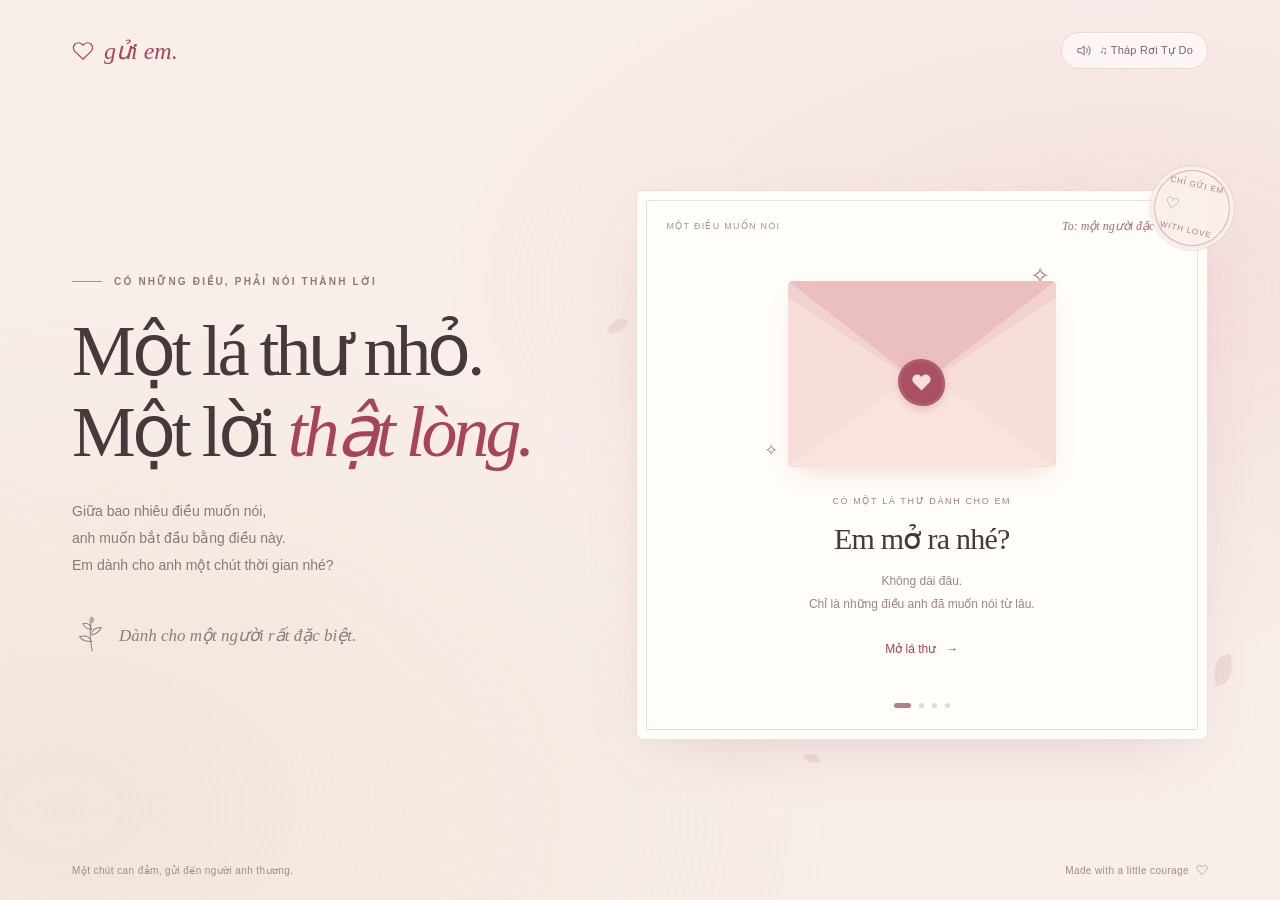
==== index.html @ 490a9019 "Replace demo music with official looping song player" ====
<!doctype html>
<html lang="vi">
<head>
  <meta charset="utf-8">
  <meta name="viewport" content="width=device-width, initial-scale=1, viewport-fit=cover">
  <meta name="theme-color" content="#f8eeea">
  <meta name="description" content="Một lá thư nhỏ, dành cho một người rất đặc biệt.">
  <title>Gửi em — Một điều muốn nói</title>
  <link rel="icon" href="data:image/svg+xml,%3Csvg xmlns='http://www.w3.org/2000/svg' viewBox='0 0 64 64'%3E%3Crect width='64' height='64' rx='16' fill='%23f8eeea'/%3E%3Cpath d='M32 49 12 29C0 14 22 4 32 21 42 4 64 14 52 29Z' fill='%23aa4b60'/%3E%3C/svg%3E">
  <style>
    :root { --paper:#fffdf9; --rose:#a84359; --rose-dark:#873448; --ink:#49383b; --muted:#8b7779; --line:#e7d7d2; --serif:Georgia,'Times New Roman',serif; }
    * { box-sizing:border-box; }
    [hidden] { display:none!important; }
    html { min-height:100%; background:#f8eeea; }
    body { margin:0; min-height:100svh; color:var(--ink); font-family:Arial,Helvetica,sans-serif; -webkit-font-smoothing:antialiased; }
    body::before { content:""; position:fixed; inset:0; pointer-events:none; z-index:-1; background:radial-gradient(ellipse at 88% 32%,#efc8cc69,transparent 43%),radial-gradient(ellipse at 5% 90%,#e6d8bd5c,transparent 45%); }
    button { font:inherit; cursor:pointer; -webkit-tap-highlight-color:transparent; }
    button:focus-visible,a:focus-visible { outline:3px solid #b46979; outline-offset:6px; }
    button:disabled { cursor:default; }
    button,svg { flex-shrink:0; }
    .page { width:min(1240px,100%); margin:auto; padding:32px 52px 24px; min-height:100svh; display:flex; flex-direction:column; }
    .topbar { display:flex; align-items:center; justify-content:space-between; gap:20px; }
    .brand { display:flex; align-items:center; gap:10px; font-family:var(--serif); font-size:24px; font-style:italic; color:var(--rose); }
    .brand svg { width:22px; height:22px; }
    .sound { display:flex; align-items:center; gap:8px; background:#fff9; border:1px solid #e9d9d3; border-radius:30px; color:#7e6569; padding:10px 14px; font-size:11px; letter-spacing:.02em; }
    .sound svg { width:15px; height:15px; }
    main { flex:1; display:grid; grid-template-columns:.94fr 1.06fr; align-items:center; gap:56px; padding:52px 0 48px; }
    .eyebrow { display:flex; align-items:center; gap:12px; font-size:10px; letter-spacing:.22em; font-weight:600; color:#96767a; text-transform:uppercase; }
    .eyebrow::before { content:""; width:30px; height:1px; background:#bc8993; }
    h1 { font-family:var(--serif); font-weight:400; font-size:clamp(54px,5.6vw,76px); line-height:1.13; letter-spacing:-.055em; margin:24px 0 25px; }
    h1 em { color:var(--rose); font-weight:400; }
    .intro { font-size:14px; line-height:1.95; max-width:337px; color:var(--muted); }
    .dedication { display:flex; align-items:center; gap:12px; margin-top:38px; font-family:var(--serif); font-style:italic; font-size:17px; color:#937a7e; }
    .dedication svg { width:35px; height:37px; transform:rotate(-12deg); }
    .experience { position:relative; }
    .card { position:relative; min-height:550px; background:var(--paper); border:1px solid #efdfd6; border-radius:7px; box-shadow:0 24px 65px -28px #9b686e40,0 3px 8px #70545505; display:flex; flex-direction:column; padding:28px 30px 25px; text-align:center; }
    .card::before { content:""; position:absolute; inset:9px; border:1px solid #eadfd5; pointer-events:none; border-radius:2px; }
    .card-header { position:relative; display:flex; justify-content:space-between; align-items:center; color:#a4928d; text-transform:uppercase; font-size:9px; letter-spacing:.14em; }
    .card-header span:last-child { color:#aa6978; font-family:var(--serif); font-size:12px; font-style:italic; text-transform:none; letter-spacing:0; }
    .screen { position:relative; flex:1; display:flex; flex-direction:column; align-items:center; justify-content:center; animation:appear .55s ease both; }
    .stamp { position:absolute; width:76px; height:76px; border:1px solid #c48b9699; border-radius:50%; top:-20px; right:-22px; transform:rotate(13deg); display:grid; place-content:center; gap:5px; font-size:8px; line-height:1.5; letter-spacing:.12em; color:#b57d87; background:#f9efeaee; z-index:2; box-shadow:0 0 0 4px #f9efea,0 0 0 5px #c48b962e; }
    .stamp b { font-size:16px; font-weight:400; }
    .envelope-button { display:block; width:268px; height:186px; padding:0; border:0; background:none; position:relative; margin:47px 0 29px; transition:transform .35s; }
    .envelope-button:hover { transform:translateY(-5px) rotate(-2deg); }
    .envelope { position:absolute; inset:0; background:#edc5c5; border-radius:5px; box-shadow:0 12px 24px -10px #a4686c40; overflow:hidden; }
    .note-peek { position:absolute; top:13px; left:28px; right:28px; height:116px; background:#fffaf4; border-radius:3px; transform:rotate(-5deg); }
    .note-peek::before { content:""; position:absolute; width:90px; height:1px; top:26px; left:30px; background:#d8bdb5; box-shadow:0 13px #e8d6cd,0 26px #e8d6cd; }
    .envelope::after { content:""; position:absolute; inset:0; background:#f2d2d0; clip-path:polygon(0 0,50% 53%,100% 0,100% 100%,0 100%); }
    .envelope-front { position:absolute; inset:0; z-index:1; background:#f7ded8; clip-path:polygon(0 100%,0 9%,50% 57%,100% 9%,100% 100%); }
    .envelope-front::before { content:""; position:absolute; inset:0; background:#f9e3dc; clip-path:polygon(0 100%,50% 48%,100% 100%); }
    .flap { position:absolute; inset:0; background:#eabfbe; clip-path:polygon(0 0,100% 0,50% 56%); z-index:2; }
    .seal { display:grid; place-items:center; width:47px; height:47px; position:absolute; z-index:3; top:78px; left:110px; border-radius:48% 52% 45% 53%; background:#a95064; color:#f9dedc; box-shadow:0 3px 7px #70334630,inset 0 0 0 3px #ffffff13; }
    .seal svg { width:21px; height:21px; }
    .envelope-spark { position:absolute; color:#bb7a89; font:24px var(--serif); animation:float 4s ease-in-out infinite; }
    .spark-one { top:-19px; right:6px; }
    .spark-two { bottom:6px; left:-24px; font-size:17px; animation-delay:-2s; }
    .little-label { color:#ab7b81; text-transform:uppercase; font-size:9px; letter-spacing:.18em; }
    h2 { font-family:var(--serif); font-size:30px; line-height:1.3; font-weight:400; margin:13px 0 12px; letter-spacing:-.025em; }
    .small-copy { font-size:12px; line-height:1.9; color:#9c8585; margin:0; }
    .text-button { border:0; background:none; color:var(--rose); font-size:12px; padding:13px 10px; margin:14px 0 10px; display:flex; align-items:center; justify-content:center; gap:10px; }
    .text-button .arrow { transition:transform .2s; }
    .text-button:hover .arrow { transform:translateX(4px); }
    .letter-screen { padding:28px 9px 16px; }
    .letter-heart { width:36px; height:36px; color:#b57583; margin:10px 0 17px; }
    .greeting { font:italic 30px var(--serif); color:var(--rose); margin:0 0 20px; }
    .letter-copy { font-size:14px; line-height:1.95; color:#816e70; margin:0 0 13px; max-width:320px; }
    .letter-copy strong { font-weight:400; color:var(--rose); }
    .signature { margin:11px 0 24px; font:italic 20px var(--serif); color:#976e78; }
    .primary { display:inline-flex; align-items:center; justify-content:center; gap:11px; border:1px solid var(--rose); border-radius:7px; background:var(--rose); color:#fff9f7; padding:14px 23px; font-size:13px; min-height:47px; box-shadow:0 6px 14px #a8435914; transition:background .2s,transform .2s; }
    .primary:hover { background:var(--rose-dark); transform:translateY(-2px); }
    .primary svg { width:15px; height:15px; }
    .question-screen { padding:33px 0 12px; }
    .flower-art { width:97px; height:101px; margin:0 0 16px; }
    .question-screen h2 { font-size:34px; max-width:320px; line-height:1.25; margin:15px 0 16px; }
    .answer-zone { width:100%; position:relative; min-height:94px; margin-top:26px; display:flex; align-items:flex-start; justify-content:center; gap:12px; }
    .yes { min-width:151px; }
    .no { min-width:107px; min-height:47px; background:#fffdf9; border:1px solid #decac6; border-radius:7px; padding:14px 18px; font-size:13px; color:#a88b8e; white-space:nowrap; touch-action:none; transition:box-shadow .15s; }
    .no:hover { box-shadow:0 3px 9px #8d646419; }
    .no.is-roaming { position:fixed; z-index:20; margin:0; }
    .tease { min-height:31px; max-width:305px; margin:0; color:#ab7f87; font-family:var(--serif); font-style:italic; font-size:14px; line-height:1.5; }
    .yes-heart { position:relative; height:116px; width:116px; margin:8px 0 15px; }
    .yes-heart::before { content:""; position:absolute; inset:0; border-radius:50%; background:#f7e7e7; animation:pulse 3s ease-in-out infinite; }
    .yes-heart svg { position:absolute; width:62px; height:62px; inset:27px; color:var(--rose); }
    .success-screen { padding:22px 0 16px; }
    .success-screen h2 { font-size:37px; max-width:320px; margin:15px 0 17px; }
    .success-copy { font-size:13px; line-height:1.9; color:#987e81; max-width:280px; margin:0 0 24px; }
    .success-tag { margin-top:17px; border:1px solid #e9d5d3; border-radius:30px; color:#9d6575; padding:8px 14px; font-size:10px; letter-spacing:.05em; background:#fbf3ee; }
    .success-screen .text-button { margin-top:13px; }
    .subtle-actions { display:flex; align-items:center; justify-content:center; gap:9px; flex-wrap:wrap; }
    .subtle-actions .text-button { font-size:10px; padding:9px 5px; margin-bottom:0; }
    .card-footer { display:flex; align-items:center; justify-content:center; gap:8px; min-height:17px; margin-top:18px; }
    .dot { width:5px; height:5px; background:#e5d5d1; border-radius:50%; transition:all .4s; }
    .dot.active { width:17px; border-radius:5px; background:#b77c89; }
    .page-footer { display:flex; align-items:center; justify-content:space-between; color:#a38b8d; font-size:10px; letter-spacing:.04em; gap:20px; padding-top:7px; }
    .footer-right { display:flex; align-items:center; gap:7px; }
    .footer-right svg { width:12px; height:12px; color:#b87b88; }
    .petal { position:absolute; width:13px; height:20px; border-radius:80% 0 80% 0; background:#dab0b24d; pointer-events:none; z-index:-1; }
    .petal-a { top:23%; left:-25px; transform:rotate(35deg); }
    .petal-b { bottom:10%; right:-25px; transform:rotate(170deg); width:20px; height:30px; }
    .petal-c { bottom:-26px; left:30%; transform:rotate(80deg); width:10px; height:15px; }
    #confetti { position:fixed; inset:0; width:100%; height:100%; pointer-events:none; z-index:30; }
    #love-rain { position:fixed; inset:0; width:100%; height:100%; pointer-events:none; z-index:25; }
    .toast { position:fixed; bottom:max(24px,env(safe-area-inset-bottom)); left:50%; transform:translateX(-50%); z-index:40; border:1px solid #e9d9d1; background:#fffdf9; box-shadow:0 8px 30px #76565820; color:#805762; border-radius:10px; font-size:12px; line-height:1.6; padding:12px 18px; max-width:calc(100vw - 32px); text-align:center; }
    .noscript { max-width:480px; margin:25vh auto; padding:30px; text-align:center; }
    @keyframes appear { from { opacity:0; transform:translateY(10px); } to { opacity:1; transform:translateY(0); } }
    @keyframes float { 0%,100% { transform:translateY(0) rotate(-8deg); } 50% { transform:translateY(-7px) rotate(5deg); } }
    @keyframes pulse { 0%,100% { transform:scale(.95); } 50% { transform:scale(1.05); } }
    @media (min-width:1500px) { .page { max-width:1330px; } main { gap:90px; } .card { min-height:590px; } }
    @media (max-width:900px) { .page { padding:27px 34px 22px; } main { gap:30px; } h1 { font-size:55px; } .card { padding:27px 23px 24px; } .envelope-button { width:245px; height:170px; } .seal { left:100px; top:70px; } .stamp { right:-14px; } }
    @media (max-width:680px) {
      .page { padding:22px 24px 24px; } .brand { font-size:23px; } .sound { font-size:10px; padding:9px 12px; }
      main { grid-template-columns:1fr; padding:45px 0 34px; gap:34px; } .hero { text-align:center; } .eyebrow { justify-content:center; font-size:9px; letter-spacing:.16em; } .eyebrow::before { width:22px; }
      h1 { font-size:49px; line-height:1.12; margin:18px 0; } .intro { max-width:300px; margin:auto; font-size:12px; line-height:1.85; } .dedication { display:none; }
      .experience { width:min(440px,100%); margin:auto; } .card { min-height:515px; padding:26px 23px 23px; } .stamp { width:65px; height:65px; font-size:7px; right:-10px; top:-16px; }
      .envelope-button { margin-top:40px; margin-bottom:25px; } .card-header { font-size:8px; } .letter-copy { font-size:13px; } .letter-screen { padding:26px 5px 9px; } .question-screen h2 { font-size:32px; }
      .page-footer { justify-content:center; font-size:9px; } .footer-right { display:none; } .petal-b { right:-13px; }
    }
    @media (max-width:360px) { .page { padding:20px 17px; } h1 { font-size:43px; } .card { padding:24px 18px; } .envelope-button { width:226px; height:158px; } .seal { left:91px; top:62px; } .yes { min-width:136px; } .no { min-width:96px; padding:14px; } .answer-zone { gap:9px; } }
    @media (prefers-reduced-motion:reduce) { *,*::before,*::after { animation:none!important; transition:none!important; scroll-behavior:auto!important; } }

    .music-player { position:fixed; z-index:100; right:16px; bottom:16px; width:min(368px,calc(100vw - 32px)); padding:12px; border:1px solid #e7d7d2; border-radius:14px; background:#fffdf9; box-shadow:0 14px 52px #49383b33; }
    .music-player[hidden] { display:none!important; }
    .music-player-header { display:flex; align-items:center; justify-content:space-between; gap:14px; margin-bottom:9px; color:#873448; font-size:13px; font-weight:600; }
    .music-player-close { border:0; background:#f7e6e8; color:#873448; border-radius:40px; font-size:17px; line-height:1; padding:6px 10px; cursor:pointer; }
    .music-player iframe { width:100%; aspect-ratio:16/9; min-height:200px; border:0; border-radius:8px; display:block; background:#241e20; }
    .music-player-note { color:#8b7779; font-size:11px; line-height:1.5; margin:8px 0 0; }
  </style>
</head>
<body>
  <svg xmlns="http://www.w3.org/2000/svg" style="position:absolute;width:0;height:0;overflow:hidden" aria-hidden="true">
    <symbol id="heart" viewBox="0 0 24 24"><path d="M20.8 4.6a5.5 5.5 0 0 0-7.8 0L12 5.7l-1.1-1.1a5.5 5.5 0 0 0-7.8 7.8L12 21l8.8-8.6a5.5 5.5 0 0 0 0-7.8Z" fill="currentColor"/></symbol>
    <symbol id="heart-line" viewBox="0 0 24 24"><path d="M20.8 4.6a5.5 5.5 0 0 0-7.8 0L12 5.7l-1.1-1.1a5.5 5.5 0 0 0-7.8 7.8L12 21l8.8-8.6a5.5 5.5 0 0 0 0-7.8Z" fill="none" stroke="currentColor" stroke-width="1.3"/></symbol>
    <symbol id="sprig" viewBox="0 0 40 48"><path d="M19 45c1-16 1-22 6-36M21 32c-11-1-14-9-14-9 10-1 14 5 14 9ZM23 24c10 0 14-7 14-7-10-2-14 3-14 7ZM24 17C15 14 15 7 15 7c8 0 10 6 9 10Z" fill="none" stroke="currentColor" stroke-width="1.3"/><path d="M24 10c-2-7 4-10 4-10 4 5 2 9-4 10Z" fill="currentColor" opacity=".6"/></symbol>
    <symbol id="sound-icon" viewBox="0 0 24 24"><path d="m3 9 5 0 5-4v14l-5-4H3Z" fill="none" stroke="currentColor" stroke-width="1.5" stroke-linejoin="round"/><path class="sound-waves" d="M17 8a6 6 0 0 1 0 8m3-11a10 10 0 0 1 0 14" fill="none" stroke="currentColor" stroke-width="1.5" stroke-linecap="round"/></symbol>
  </svg>
  <div class="page" id="page">
    <header class="topbar">
      <div class="brand"><svg aria-hidden="true"><use href="#heart-line"/></svg> gửi em.</div>
      <button class="sound" id="sound-button" type="button" aria-pressed="false" aria-label="Mở bài Tháp Rơi Tự Do"><svg aria-hidden="true"><use href="#sound-icon"/></svg><span id="sound-label">♫ Tháp Rơi Tự Do</span></button>
    </header>
    <main>
      <section class="hero" aria-label="Lời mở đầu">
        <div class="eyebrow">Có những điều, phải nói thành lời</div>
        <h1>Một lá thư nhỏ.<br>Một lời <em>thật lòng.</em></h1>
        <p class="intro">Giữa bao nhiêu điều muốn nói,<br>anh muốn bắt đầu bằng điều này.<br>Em dành cho anh một chút thời gian nhé?</p>
        <div class="dedication"><svg aria-hidden="true"><use href="#sprig"/></svg><span id="dedication">Dành cho một người rất đặc biệt.</span></div>
      </section>
      <section class="experience" aria-label="Lá thư dành cho em">
        <span class="petal petal-a"></span><span class="petal petal-b"></span><span class="petal petal-c"></span>
        <div class="stamp" aria-hidden="true"><span>CHỈ GỬI EM</span><b>♡</b><span>WITH LOVE</span></div>
        <div class="card">
          <div class="card-header"><span>Một điều muốn nói</span><span id="recipient-label">To: một người đặc biệt</span></div>
          <section class="screen" id="screen-envelope" aria-labelledby="envelope-title">
            <button class="envelope-button" id="open-envelope" aria-label="Mở lá thư" type="button">
              <span class="envelope"><span class="note-peek"></span><span class="envelope-front"></span><span class="flap"></span><span class="seal"><svg aria-hidden="true"><use href="#heart"/></svg></span></span>
              <span class="envelope-spark spark-one" aria-hidden="true">✧</span><span class="envelope-spark spark-two" aria-hidden="true">✧</span>
            </button>
            <div class="little-label">Có một lá thư dành cho em</div>
            <h2 id="envelope-title" tabindex="-1">Em mở ra nhé?</h2>
            <p class="small-copy">Không dài đâu.<br>Chỉ là những điều anh đã muốn nói từ lâu.</p>
            <button class="text-button" id="open-letter" type="button">Mở lá thư <span class="arrow" aria-hidden="true">→</span></button>
          </section>
          <section class="screen letter-screen" id="screen-letter" aria-labelledby="letter-title" hidden>
            <svg class="letter-heart" aria-hidden="true"><use href="#heart-line"/></svg>
            <h2 class="greeting" id="letter-title" tabindex="-1">Chào em,</h2>
            <p class="letter-copy" id="letter-paragraph-one">Anh đã nghĩ mãi về cách nói ra điều này.<br>Cuối cùng, anh chọn một lá thư nhỏ.</p>
            <p class="letter-copy" id="letter-paragraph-two">Vì có một điều anh biết rất rõ:<br><strong>anh thích em, nhiều hơn một chút rồi.</strong></p>
            <p class="letter-copy" id="letter-paragraph-three">Anh muốn được cùng em đi ăn, đi dạo,<br>và nghe em kể cả những chuyện nhỏ mỗi ngày.</p>
            <p class="signature" id="signature">Từ một người rất thích em ♡</p>
            <button class="primary" id="to-question" type="button">Anh có một câu hỏi… <span aria-hidden="true">→</span></button>
          </section>
          <section class="screen question-screen" id="screen-question" aria-labelledby="question-title" hidden>
            <svg class="flower-art" viewBox="0 0 110 116" fill="none" aria-hidden="true">
              <path d="M51 108c-2-17 2-35 7-59m-6 41C35 88 26 77 26 77c17-3 25 6 26 13Zm4-17c16-1 25-12 25-12-15-1-23 7-25 12Z" stroke="#8d9a7d" stroke-width="1.5" stroke-linecap="round"/>
              <path d="M58 53C35 48 25 29 37 23c-2-16 17-22 24-9 14-9 29 4 21 15 12 12-2 29-24 24Z" fill="#efd0d1" stroke="#c58898" stroke-width="1.1"/>
              <path d="M37 23c7 2 13 10 21 30m3-39c-6 7-6 20-3 39m24-24c-12 1-19 12-24 24" stroke="#c58898" stroke-width="1.1"/>
              <path d="m56 56-8-9m8 9 11-9" stroke="#8d9a7d" stroke-width="1.5" stroke-linecap="round"/>
              <path d="m22 45 2 4 4 1-4 2-1 4-2-4-4-1 4-2Z" fill="#d1a2a8"/><path d="m91 78 1.5 3 3.5 1-3.5 1.5L91 87l-1-3.5-3-1.5 3-1Z" fill="#d1a2a8"/>
            </svg>
            <div class="little-label">Vậy nên, anh muốn hỏi…</div>
            <h2 id="question-title" tabindex="-1">Em làm người yêu<br>anh nhé?</h2>
            <p class="small-copy">Cho anh một cơ hội được ở bên em.</p>
            <div class="answer-zone" id="answer-zone">
              <button class="primary yes" id="yes-button" type="button">Em đồng ý <svg aria-hidden="true"><use href="#heart"/></svg></button>
              <button class="no" id="no-button" type="button" aria-describedby="tease">Không</button>
            </div>
            <p class="tease" id="tease" role="status" aria-live="polite">Hình như nút “Không” hơi nhút nhát…</p>
          </section>
          <section class="screen success-screen" id="screen-success" aria-labelledby="success-title" hidden>
            <div class="yes-heart"><svg aria-hidden="true"><use href="#heart"/></svg></div>
            <div class="little-label">Một khởi đầu thật đẹp</div>
            <h2 id="success-title" tabindex="-1">Vậy là…<br>chúng mình nhé!</h2>
            <p class="success-copy">Cảm ơn em đã đồng ý.<br>Những ngày bình thường sắp tới,<br>anh muốn được cùng em làm chúng đặc biệt hơn.</p>
            <button class="primary" id="share-button" type="button">Gửi anh lời đồng ý <svg aria-hidden="true"><use href="#heart-line"/></svg></button>
            <div class="success-tag" id="success-date"></div>
            <div class="subtle-actions"><button class="text-button" id="replay-button" type="button">Đọc lại lá thư <span aria-hidden="true">↺</span></button><button class="text-button" id="rain-toggle" type="button" aria-pressed="false">Tạm dừng mưa chữ <span aria-hidden="true">Ⅱ</span></button></div>
          </section>
          <div class="card-footer" id="progress" aria-label="Trang 1 trên 4"><span class="dot active"></span><span class="dot"></span><span class="dot"></span><span class="dot"></span></div>
        </div>
      </section>
    </main>
    <footer class="page-footer"><span>Một chút can đảm, gửi đến người anh thương.</span><span class="footer-right">Made with a little courage <svg aria-hidden="true"><use href="#heart-line"/></svg></span></footer>
  </div>
  <canvas id="love-rain" aria-hidden="true"></canvas>
  <canvas id="confetti" aria-hidden="true"></canvas>
  <section class="music-player" id="music-player" aria-label="Trình phát Tháp Rơi Tự Do" hidden>
    <div class="music-player-header"><span>♫ Tháp Rơi Tự Do · LBI Lợi Bỉ</span><button type="button" id="music-close" class="music-player-close" aria-label="Đóng nhạc">×</button></div>
    <iframe id="music-iframe" title="Tháp Rơi Tự Do, video chính thức từ Sony Music China" allow="autoplay; encrypted-media; picture-in-picture" referrerpolicy="strict-origin-when-cross-origin" data-src="https://www.youtube.com/embed/HegSBovl24I?autoplay=1&amp;loop=1&amp;playlist=HegSBovl24I&amp;playsinline=1&amp;rel=0" allowfullscreen></iframe>
    <p class="music-player-note">Bản chính thức từ Sony Music China. Nếu nhạc chưa tự chạy, bấm Play trên video. Khi phát xong, video sẽ tự lặp.</p>
  </section>
  <div class="toast" id="toast" role="status" hidden></div>
  <noscript><style>.page{display:none}</style><p class="noscript">Anh thích em. Em làm người yêu anh nhé? ♡<br><br>Bật JavaScript để mở lá thư đầy đủ.</p></noscript>
  <script>
    'use strict';
    // Đổi nội dung tại đây. Không cần cài thư viện hay máy chủ.
    const CONFIG = {
      recipient: '', // Ví dụ: 'Linh'
      sender: '',    // Ví dụ: 'Bảo'
      question: 'Em làm người yêu anh nhé?',
      shareText: 'Em đồng ý làm người yêu anh rồi nhé! ♡',
      loveMessages: [
        'Anh yêu em',
        'Gbao là của Manh',
        'Manh yêu Gbao nhiều lắm',
        "You're My Muse",
      ],
    };

    const $ = (id) => document.getElementById(id);
    const screenNames = ['envelope', 'letter', 'question', 'success'];
    const reduceMotion = window.matchMedia('(prefers-reduced-motion: reduce)');
    let currentScreen = 'envelope';
    let escapeCount = 0;
    let lastEscape = 0;
    let confettiFrame = 0;
    let toastTimer = 0;
    const noButton = $('no-button');

    // Chỉ dùng textContent để tên riêng luôn được coi là văn bản.
    if (CONFIG.recipient) {
      $('recipient-label').textContent = 'To: ' + CONFIG.recipient;
      $('letter-title').textContent = 'Chào ' + CONFIG.recipient + ',';
      $('dedication').textContent = 'Dành riêng cho ' + CONFIG.recipient + '.';
    }
    if (CONFIG.sender) $('signature').textContent = 'Thương em, ' + CONFIG.sender + ' ♡';
    if (CONFIG.question !== 'Em làm người yêu anh nhé?') $('question-title').textContent = CONFIG.question;

    function resetNoButton() {
      $('answer-zone').append(noButton);
      noButton.classList.remove('is-roaming');
      noButton.style.removeProperty('left');
      noButton.style.removeProperty('top');
      noButton.hidden = false;
      escapeCount = 0;
      lastEscape = 0;
      $('tease').textContent = 'Hình như nút “Không” hơi nhút nhát…';
    }

    function showScreen(name) {
      if (!screenNames.includes(name)) return;
      if (name !== 'question') resetNoButton();
      if (name !== 'success') stopLoveRain();
      currentScreen = name;
      screenNames.forEach((screen) => { $('screen-' + screen).hidden = screen !== name; });
      const step = screenNames.indexOf(name);
      [...$('progress').children].forEach((dot, i) => dot.classList.toggle('active', i === step));
      $('progress').setAttribute('aria-label', 'Trang ' + (step + 1) + ' trên 4');
      // Đặt tiêu điểm vào nội dung mới để dùng được bằng bàn phím và trình đọc màn hình.
      const heading = $('screen-' + name).querySelector('h2');
      heading.focus({ preventScroll: true });
    }

    $('open-envelope').addEventListener('click', () => showScreen('letter'));
    $('open-letter').addEventListener('click', () => showScreen('letter'));
    $('to-question').addEventListener('click', () => showScreen('question'));

    function intersects(a, b, gap = 0) {
      return a.x < b.x + b.width + gap && a.x + a.width + gap > b.x &&
        a.y < b.y + b.height + gap && a.y + a.height + gap > b.y;
    }

    // Chọn vị trí trong màn hình, tránh nút Đồng ý, nhạc và vị trí con trỏ.
    // Có tìm kiếm theo lưới dự phòng để không phụ thuộc may rủi trên màn hình nhỏ.
    function findEscapePosition(width, height, pointerX, pointerY) {
      const viewport = window.visualViewport;
      const viewportWidth = viewport ? viewport.width : window.innerWidth;
      const viewportHeight = viewport ? viewport.height : window.innerHeight;
      const offsetX = viewport ? viewport.offsetLeft : 0;
      const offsetY = viewport ? viewport.offsetTop : 0;
      const margin = 16;
      const minX = offsetX + margin;
      const minY = offsetY + margin;
      const maxX = Math.max(minX, offsetX + viewportWidth - width - margin);
      const maxY = Math.max(minY, offsetY + viewportHeight - height - margin);
      const old = noButton.getBoundingClientRect();
      const blocked = [$('yes-button'), $('sound-button')].map((el) => {
        const r = el.getBoundingClientRect();
        return { x:r.left, y:r.top, width:r.width, height:r.height };
      });
      const candidates = [];
      for (let i = 0; i < 65; i++) candidates.push({ x:minX + Math.random() * (maxX - minX), y:minY + Math.random() * (maxY - minY) });
      for (let ix = 0; ix < 7; ix++) for (let iy = 0; iy < 9; iy++) candidates.push({ x:minX + (maxX - minX) * ix / 6, y:minY + (maxY - minY) * iy / 8 });
      let best = candidates[0];
      let bestScore = -Infinity;
      for (const candidate of candidates) {
        const rect = { ...candidate, width, height };
        const centerX = candidate.x + width / 2;
        const centerY = candidate.y + height / 2;
        const pointerDistance = Math.hypot(centerX - pointerX, centerY - pointerY);
        const moveDistance = Math.hypot(candidate.x - old.left, candidate.y - old.top);
        const collision = blocked.some((block) => intersects(rect, block, 18));
        const score = pointerDistance + Math.min(moveDistance, 180) * .4 - (collision ? 100000 : 0);
        if (score > bestScore) { best = candidate; bestScore = score; }
      }
      return best;
    }

    function escapeNo(event) {
      if (currentScreen !== 'question') return;
      if (event.cancelable) event.preventDefault();
      event.stopPropagation();
      const now = performance.now();
      if (now - lastEscape < 110) return;
      lastEscape = now;
      const rect = noButton.getBoundingClientRect();
      const pointX = Number.isFinite(event.clientX) ? event.clientX : rect.left + rect.width / 2;
      const pointY = Number.isFinite(event.clientY) ? event.clientY : rect.top + rect.height / 2;
      const position = findEscapePosition(rect.width, rect.height, pointX, pointY);
      // Đưa nút ra ngoài khung có animation để fixed luôn bám màn hình.
      if (noButton.parentElement !== document.body) document.body.append(noButton);
      noButton.classList.add('is-roaming');
      noButton.style.left = position.x + 'px';
      noButton.style.top = position.y + 'px';
      escapeCount++;
      const messages = [
        'Ơ, nút “Không” vừa chạy mất rồi…',
        'Đừng đuổi nữa, nó ngại đấy :))',
        'Anh cũng hồi hộp như cái nút này vậy.',
        'Một cái nút rất kiên trì chạy trốn…',
        'Hay mình thử nút màu hồng xem sao? ♡',
      ];
      $('tease').textContent = messages[(escapeCount - 1) % messages.length];
    }
    // Pointer Events xử lý chuột, bút và cảm ứng. Click là dự phòng cho bàn phím.
    noButton.addEventListener('pointerenter', (event) => { if (event.pointerType !== 'touch') escapeNo(event); });
    noButton.addEventListener('pointerdown', escapeNo);
    noButton.addEventListener('click', escapeNo);
    noButton.addEventListener('keydown', (event) => { if (event.key === 'Enter' || event.key === ' ') escapeNo(event); });

    function keepNoInView() {
      if (!noButton.classList.contains('is-roaming') || currentScreen !== 'question') return;
      const r = noButton.getBoundingClientRect();
      const position = findEscapePosition(r.width, r.height, r.left, r.top);
      noButton.style.left = position.x + 'px';
      noButton.style.top = position.y + 'px';
    }
    window.addEventListener('resize', keepNoInView);
    if (window.visualViewport) window.visualViewport.addEventListener('resize', keepNoInView);

    $('yes-button').addEventListener('click', () => {
      const date = new Intl.DateTimeFormat('vi-VN', { day:'2-digit', month:'2-digit', year:'numeric' }).format(new Date());
      $('success-date').textContent = 'Ngày chúng mình bắt đầu · ' + date;
      showScreen('success');
      celebrate();
      rainPaused = false;
      updateRainLabel();
      startLoveRain();
    });
    $('replay-button').addEventListener('click', () => { stopConfetti(); showScreen('envelope'); });

    function toast(message) {
      clearTimeout(toastTimer);
      $('toast').textContent = message;
      $('toast').hidden = false;
      toastTimer = setTimeout(() => { $('toast').hidden = true; }, 4300);
    }
    $('share-button').addEventListener('click', async () => {
      const message = CONFIG.shareText;
      if (navigator.share) {
        try { await navigator.share({ text:message }); return; }
        catch (error) { if (error.name === 'AbortError') return; }
      }
      try {
        if (!navigator.clipboard || !window.isSecureContext) throw new Error('Clipboard unavailable');
        await navigator.clipboard.writeText(message);
        toast('Đã chép lời đồng ý. Em dán vào tin nhắn gửi anh nhé! ♡');
      } catch (_) {
        toast('Em chụp màn hình này gửi anh nhé! ♡');
      }
    });

    function stopConfetti() {
      cancelAnimationFrame(confettiFrame);
      confettiFrame = 0;
      const canvas = $('confetti');
      canvas.getContext('2d')?.clearRect(0, 0, canvas.width, canvas.height);
    }
    function celebrate() {
      stopConfetti();
      if (reduceMotion.matches) return;
      const canvas = $('confetti');
      const ctx = canvas.getContext('2d');
      if (!ctx) return;
      const width = innerWidth;
      const height = innerHeight;
      const scale = Math.min(devicePixelRatio || 1, 2);
      canvas.width = width * scale;
      canvas.height = height * scale;
      ctx.setTransform(scale, 0, 0, scale, 0, 0);
      const colors = ['#a84359', '#d39b9e', '#dfbe91', '#c9c7ab', '#edccc4'];
      const pieces = Array.from({ length:100 }, () => ({ x:width / 2, y:height * .48, vx:(Math.random() - .5) * 12, vy:-3 - Math.random() * 12, size:3 + Math.random() * 5, angle:Math.random() * 6.3, spin:(Math.random() - .5) * .2, color:colors[Math.floor(Math.random() * colors.length)] }));
      let start = 0;
      let previous = 0;
      function frame(time) {
        if (!start) start = time;
        const delta = Math.min((time - (previous || time)) / 16.67, 2) || 1;
        previous = time;
        ctx.clearRect(0, 0, width, height);
        ctx.globalAlpha = Math.min(1, Math.max(0, (4300 - (time - start)) / 900));
        for (const piece of pieces) {
          piece.x += piece.vx * delta;
          piece.y += piece.vy * delta;
          piece.vy += .12 * delta;
          piece.angle += piece.spin * delta;
          ctx.save();
          ctx.translate(piece.x, piece.y);
          ctx.rotate(piece.angle);
          ctx.fillStyle = piece.color;
          ctx.fillRect(-piece.size / 2, -piece.size / 2, piece.size, piece.size * 1.7);
          ctx.restore();
        }
        if (time - start < 4300) confettiFrame = requestAnimationFrame(frame);
        else stopConfetti();
      }
      confettiFrame = requestAnimationFrame(frame);
    }

    // Mưa chữ: vẽ bằng canvas để số phần tử DOM không tăng theo thời gian.
    let rainFrame = 0;
    let rainPaused = false;
    let rainPieces = [];
    let rainWidth = 0;
    let rainHeight = 0;
    let rainPrevious = 0;
    const rainCanvas = $('love-rain');
    const rainContext = rainCanvas.getContext('2d');
    function prepareLoveRain() {
      if (!rainContext) return;
      rainWidth = innerWidth;
      rainHeight = innerHeight;
      const scale = Math.min(devicePixelRatio || 1, 2);
      rainCanvas.width = rainWidth * scale;
      rainCanvas.height = rainHeight * scale;
      rainContext.setTransform(scale, 0, 0, scale, 0, 0);
      const messages = CONFIG.loveMessages.filter(text => typeof text === 'string' && text.length);
      if (!messages.length) { rainPieces = []; return; }
      const count = rainWidth < 680 ? 15 : 29;
      rainPieces = Array.from({ length:count }, (_, i) => {
        const size = rainWidth < 680 ? 13 + Math.random() * 5 : 16 + Math.random() * 8;
        const text = messages[i % messages.length];
        rainContext.font = 'italic ' + size + 'px Georgia, serif';
        const textWidth = rainContext.measureText(text).width;
        return {
          text, size, textWidth,
          x:10 + Math.random() * Math.max(0, rainWidth - textWidth - 20),
          y:(i / count) * (rainHeight + 250) - 180,
          speed:26 + Math.random() * 31,
          sway:4 + Math.random() * 8,
          phase:Math.random() * Math.PI * 2,
          opacity:.42 + Math.random() * .25,
        };
      });
    }
    function drawLoveRain(time, animate) {
      if (!rainContext) return;
      const delta = rainPrevious ? Math.min((time - rainPrevious) / 1000, .05) : 0;
      rainPrevious = time;
      rainContext.clearRect(0, 0, rainWidth, rainHeight);
      // Giảm độ đậm khi chữ đi ngang lời nhắn chính để vẫn đọc được nội dung.
      const reading = $('screen-success').getBoundingClientRect();
      for (const piece of rainPieces) {
        if (animate) piece.y += piece.speed * delta;
        if (piece.y > rainHeight + 35) {
          piece.y = -35 - Math.random() * 130;
          piece.x = 10 + Math.random() * Math.max(0, rainWidth - piece.textWidth - 20);
        }
        const x = Math.max(6, Math.min(rainWidth - piece.textWidth - 6, piece.x + Math.sin(time / 2500 + piece.phase) * piece.sway));
        const behindReading = piece.y > reading.top && piece.y < reading.bottom && x + piece.textWidth > reading.left && x < reading.right;
        rainContext.fillStyle = '#e5a8bd';
        rainContext.globalAlpha = piece.opacity * (behindReading ? .25 : 1);
        rainContext.font = 'italic ' + piece.size + 'px Georgia, serif';
        rainContext.fillText(piece.text, x, piece.y);
      }
      rainContext.globalAlpha = 1;
    }
    function rainTick(time) {
      rainFrame = 0;
      if (currentScreen !== 'success' || rainPaused || document.hidden || reduceMotion.matches) return;
      drawLoveRain(time, true);
      rainFrame = requestAnimationFrame(rainTick);
    }
    function startLoveRain() {
      if (!rainContext || currentScreen !== 'success') return;
      cancelAnimationFrame(rainFrame);
      rainPrevious = 0;
      prepareLoveRain();
      drawLoveRain(performance.now(), false);
      if (!rainPaused && !reduceMotion.matches && !document.hidden) rainFrame = requestAnimationFrame(rainTick);
    }
    function stopLoveRain() {
      cancelAnimationFrame(rainFrame);
      rainFrame = 0;
      rainPrevious = 0;
      rainContext?.clearRect(0, 0, rainWidth, rainHeight);
    }
    function updateRainLabel() {
      $('rain-toggle').textContent = rainPaused ? 'Cho chữ rơi tiếp ♡' : 'Tạm dừng mưa chữ Ⅱ';
      $('rain-toggle').setAttribute('aria-pressed', String(rainPaused));
      $('rain-toggle').hidden = reduceMotion.matches;
    }
    $('rain-toggle').addEventListener('click', () => {
      rainPaused = !rainPaused;
      updateRainLabel();
      if (rainPaused) { cancelAnimationFrame(rainFrame); rainFrame = 0; }
      else { rainPrevious = 0; rainFrame = requestAnimationFrame(rainTick); }
    });
    window.addEventListener('resize', () => { if (currentScreen === 'success') startLoveRain(); });

    // Trình phát chính thức do YouTube cung cấp, không sao chép bản ghi âm.
    let musicOn = false;
    const musicPlayer = $('music-player');
    const musicIframe = $('music-iframe');
    function updateMusicLabel() {
      $('sound-button').setAttribute('aria-pressed', String(musicOn));
      $('sound-button').setAttribute('aria-label', musicOn ? 'Đóng trình phát Tháp Rơi Tự Do' : 'Mở bài Tháp Rơi Tự Do');
      $('sound-label').textContent = musicOn ? 'Đóng trình phát ♫' : '♫ Tháp Rơi Tự Do';
    }
    function stopMusic() {
      musicOn = false;
      musicPlayer.hidden = true;
      musicIframe.removeAttribute('src');
      updateMusicLabel();
    }
    $('sound-button').addEventListener('click', () => {
      if (musicOn) { stopMusic(); return; }
      musicOn = true;
      musicPlayer.hidden = false;
      musicIframe.src = musicIframe.dataset.src.replaceAll('&amp;', '&');
      updateMusicLabel();
    });
    $('music-close').addEventListener('click', stopMusic);
    updateMusicLabel();
    document.addEventListener('visibilitychange', () => {
      if (document.hidden) { stopConfetti(); cancelAnimationFrame(rainFrame); rainFrame = 0; }
      else if (currentScreen === 'success' && !rainPaused) { rainPrevious = 0; if (!reduceMotion.matches) rainFrame = requestAnimationFrame(rainTick); }
    });
    reduceMotion.addEventListener?.('change', () => {
      if (reduceMotion.matches) stopConfetti();
      updateRainLabel();
      if (currentScreen === 'success') startLoveRain();
    });
  </script>
</body>
</html>
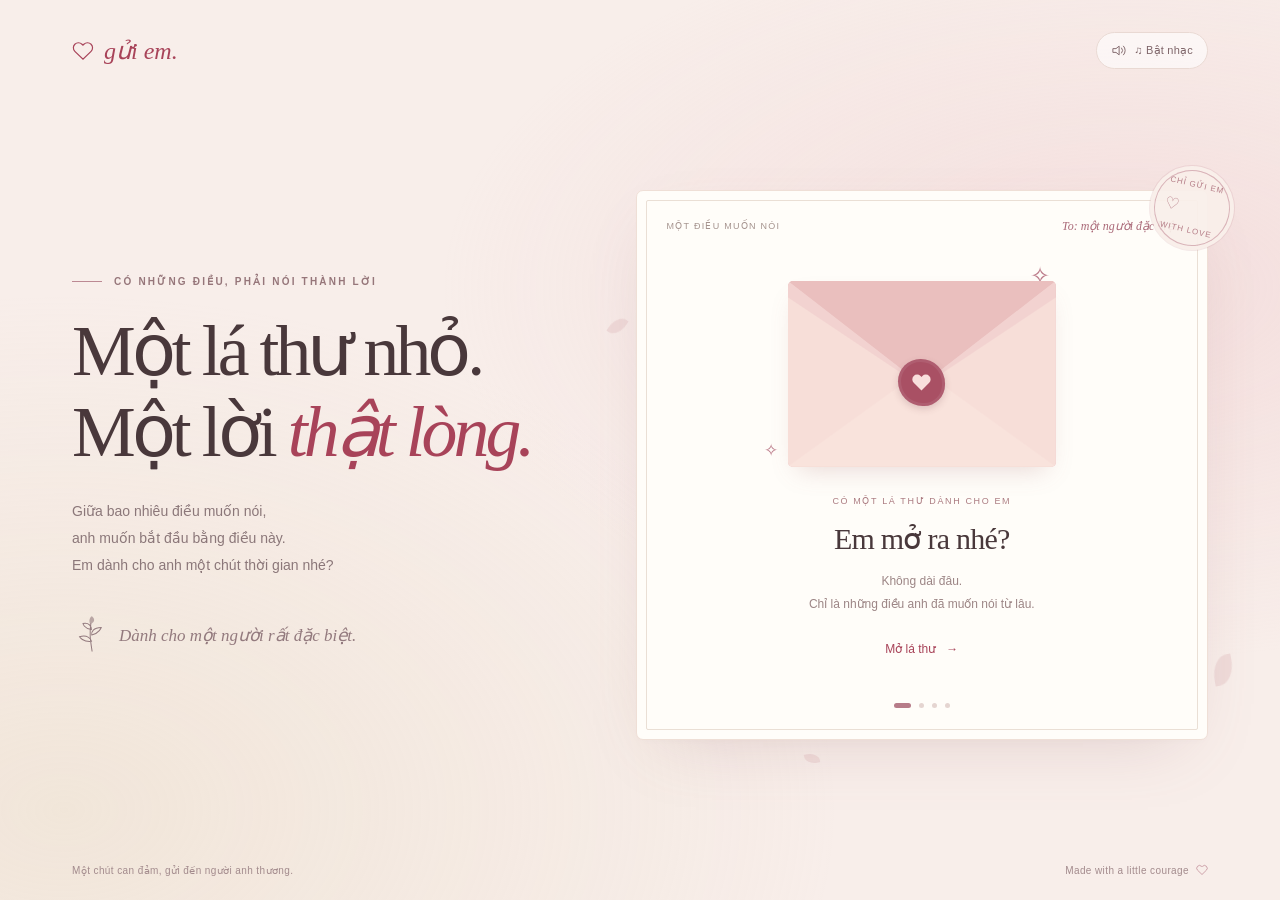
==== commit b879cbcf: "Remove intrusive video overlay and implement compact looping MP3 player" ====
--- a/index.html
+++ b/index.html
@@ -118,12 +118,6 @@
     @media (max-width:360px) { .page { padding:20px 17px; } h1 { font-size:43px; } .card { padding:24px 18px; } .envelope-button { width:226px; height:158px; } .seal { left:91px; top:62px; } .yes { min-width:136px; } .no { min-width:96px; padding:14px; } .answer-zone { gap:9px; } }
     @media (prefers-reduced-motion:reduce) { *,*::before,*::after { animation:none!important; transition:none!important; scroll-behavior:auto!important; } }
 
-    .music-player { position:fixed; z-index:100; right:16px; bottom:16px; width:min(368px,calc(100vw - 32px)); padding:12px; border:1px solid #e7d7d2; border-radius:14px; background:#fffdf9; box-shadow:0 14px 52px #49383b33; }
-    .music-player[hidden] { display:none!important; }
-    .music-player-header { display:flex; align-items:center; justify-content:space-between; gap:14px; margin-bottom:9px; color:#873448; font-size:13px; font-weight:600; }
-    .music-player-close { border:0; background:#f7e6e8; color:#873448; border-radius:40px; font-size:17px; line-height:1; padding:6px 10px; cursor:pointer; }
-    .music-player iframe { width:100%; aspect-ratio:16/9; min-height:200px; border:0; border-radius:8px; display:block; background:#241e20; }
-    .music-player-note { color:#8b7779; font-size:11px; line-height:1.5; margin:8px 0 0; }
   </style>
 </head>
 <body>
@@ -136,7 +130,7 @@
   <div class="page" id="page">
     <header class="topbar">
       <div class="brand"><svg aria-hidden="true"><use href="#heart-line"/></svg> gửi em.</div>
-      <button class="sound" id="sound-button" type="button" aria-pressed="false" aria-label="Mở bài Tháp Rơi Tự Do"><svg aria-hidden="true"><use href="#sound-icon"/></svg><span id="sound-label">♫ Tháp Rơi Tự Do</span></button>
+      <button class="sound" id="sound-button" type="button" aria-pressed="false" aria-label="Bật nhạc nền"><svg aria-hidden="true"><use href="#sound-icon"/></svg><span id="sound-label">♫ Bật nhạc</span></button>
     </header>
     <main>
       <section class="hero" aria-label="Lời mở đầu">
@@ -203,11 +197,7 @@
   </div>
   <canvas id="love-rain" aria-hidden="true"></canvas>
   <canvas id="confetti" aria-hidden="true"></canvas>
-  <section class="music-player" id="music-player" aria-label="Trình phát Tháp Rơi Tự Do" hidden>
-    <div class="music-player-header"><span>♫ Tháp Rơi Tự Do · LBI Lợi Bỉ</span><button type="button" id="music-close" class="music-player-close" aria-label="Đóng nhạc">×</button></div>
-    <iframe id="music-iframe" title="Tháp Rơi Tự Do, video chính thức từ Sony Music China" allow="autoplay; encrypted-media; picture-in-picture" referrerpolicy="strict-origin-when-cross-origin" data-src="https://www.youtube.com/embed/HegSBovl24I?autoplay=1&amp;loop=1&amp;playlist=HegSBovl24I&amp;playsinline=1&amp;rel=0" allowfullscreen></iframe>
-    <p class="music-player-note">Bản chính thức từ Sony Music China. Nếu nhạc chưa tự chạy, bấm Play trên video. Khi phát xong, video sẽ tự lặp.</p>
-  </section>
+  <audio id="background-track" src="./nhac.mp3" preload="metadata" loop playsinline></audio>
   <div class="toast" id="toast" role="status" hidden></div>
   <noscript><style>.page{display:none}</style><p class="noscript">Anh thích em. Em làm người yêu anh nhé? ♡<br><br>Bật JavaScript để mở lá thư đầy đủ.</p></noscript>
   <script>
@@ -526,30 +516,42 @@
     });
     window.addEventListener('resize', () => { if (currentScreen === 'success') startLoveRain(); });
 
-    // Trình phát chính thức do YouTube cung cấp, không sao chép bản ghi âm.
-    let musicOn = false;
-    const musicPlayer = $('music-player');
-    const musicIframe = $('music-iframe');
+    // Nhạc nền bằng HTMLAudioElement: chỉ có nút nhỏ trên thanh đầu trang, không có video.
+    // Để phát trên trang công khai, đặt tệp âm thanh được phép phân phối tên "nhac.mp3"
+    // ở thư mục gốc của repository.
+    const backgroundTrack = $('background-track');
+    const musicButton = $('sound-button');
+    const musicLabel = $('sound-label');
+    backgroundTrack.volume = 0.6;
     function updateMusicLabel() {
-      $('sound-button').setAttribute('aria-pressed', String(musicOn));
-      $('sound-button').setAttribute('aria-label', musicOn ? 'Đóng trình phát Tháp Rơi Tự Do' : 'Mở bài Tháp Rơi Tự Do');
-      $('sound-label').textContent = musicOn ? 'Đóng trình phát ♫' : '♫ Tháp Rơi Tự Do';
-    }
-    function stopMusic() {
-      musicOn = false;
-      musicPlayer.hidden = true;
-      musicIframe.removeAttribute('src');
+      const playing = !backgroundTrack.paused && !backgroundTrack.ended;
+      musicButton.setAttribute('aria-pressed', String(playing));
+      musicButton.setAttribute('aria-label', playing ? 'Tạm dừng nhạc nền' : 'Bật nhạc nền');
+      musicLabel.textContent = playing ? 'Ⅱ Tạm dừng nhạc' : '♫ Bật nhạc';
+    }
+    async function playMusic() {
+      try {
+        await backgroundTrack.play();
+      } catch (err) {
+        if (backgroundTrack.error || backgroundTrack.networkState === HTMLMediaElement.NETWORK_NO_SOURCE) {
+          showToast('Chưa có nhạc trên website. Cần thêm tệp nhac.mp3 vào GitHub.');
+        } else {
+          showToast('Nhấn nút nhạc để bật âm thanh nhé ♫');
+        }
+      }
       updateMusicLabel();
     }
-    $('sound-button').addEventListener('click', () => {
-      if (musicOn) { stopMusic(); return; }
-      musicOn = true;
-      musicPlayer.hidden = false;
-      musicIframe.src = musicIframe.dataset.src.replaceAll('&amp;', '&');
-      updateMusicLabel();
+    musicButton.addEventListener('click', () => {
+      if (backgroundTrack.paused) playMusic();
+      else { backgroundTrack.pause(); updateMusicLabel(); }
     });
-    $('music-close').addEventListener('click', stopMusic);
+    backgroundTrack.addEventListener('play', updateMusicLabel);
+    backgroundTrack.addEventListener('pause', updateMusicLabel);
+    backgroundTrack.addEventListener('error', updateMusicLabel);
     updateMusicLabel();
+    // Trình duyệt điện thoại thường chặn phát tự động có âm thanh.
+    // Thử phát khi mở trang; nếu bị chặn, người xem chỉ cần chạm nút nhạc.
+    window.addEventListener('load', () => { playMusic(); }, { once:true });
     document.addEventListener('visibilitychange', () => {
       if (document.hidden) { stopConfetti(); cancelAnimationFrame(rainFrame); rainFrame = 0; }
       else if (currentScreen === 'success' && !rainPaused) { rainPrevious = 0; if (!reduceMotion.matches) rainFrame = requestAnimationFrame(rainTick); }
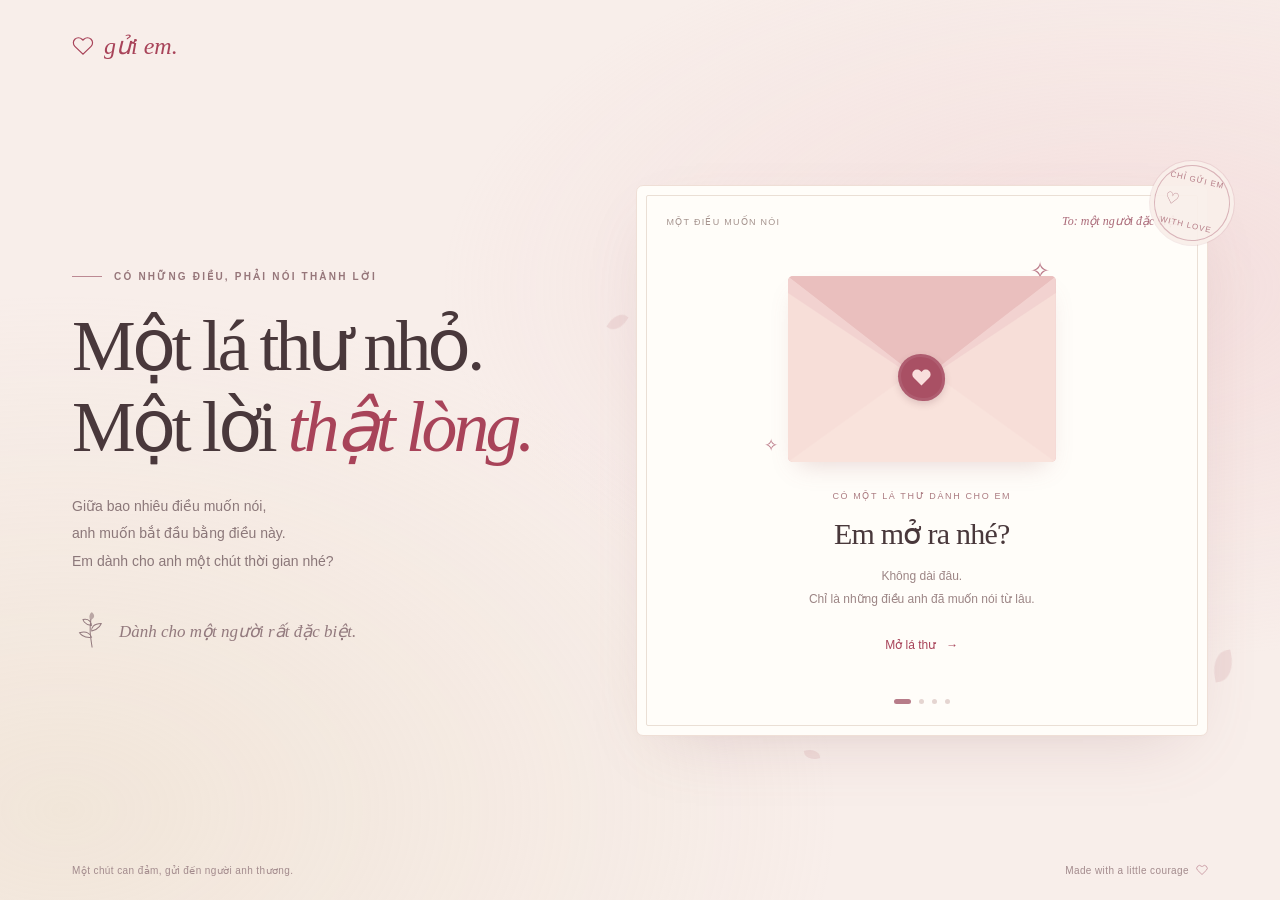
==== commit 39154f88: "Hide unavailable music controls and prevent missing-audio popup" ====
--- a/index.html
+++ b/index.html
@@ -118,6 +118,7 @@
     @media (max-width:360px) { .page { padding:20px 17px; } h1 { font-size:43px; } .card { padding:24px 18px; } .envelope-button { width:226px; height:158px; } .seal { left:91px; top:62px; } .yes { min-width:136px; } .no { min-width:96px; padding:14px; } .answer-zone { gap:9px; } }
     @media (prefers-reduced-motion:reduce) { *,*::before,*::after { animation:none!important; transition:none!important; scroll-behavior:auto!important; } }
 
+    .sound[hidden] { display:none!important; }
   </style>
 </head>
 <body>
@@ -130,7 +131,7 @@
   <div class="page" id="page">
     <header class="topbar">
       <div class="brand"><svg aria-hidden="true"><use href="#heart-line"/></svg> gửi em.</div>
-      <button class="sound" id="sound-button" type="button" aria-pressed="false" aria-label="Bật nhạc nền"><svg aria-hidden="true"><use href="#sound-icon"/></svg><span id="sound-label">♫ Bật nhạc</span></button>
+      <button class="sound" id="sound-button" type="button" hidden aria-pressed="false" aria-label="Bật nhạc nền"><svg aria-hidden="true"><use href="#sound-icon"/></svg><span id="sound-label">♫ Bật nhạc</span></button>
     </header>
     <main>
       <section class="hero" aria-label="Lời mở đầu">
@@ -516,9 +517,8 @@
     });
     window.addEventListener('resize', () => { if (currentScreen === 'success') startLoveRain(); });
 
-    // Nhạc nền bằng HTMLAudioElement: chỉ có nút nhỏ trên thanh đầu trang, không có video.
-    // Để phát trên trang công khai, đặt tệp âm thanh được phép phân phối tên "nhac.mp3"
-    // ở thư mục gốc của repository.
+    // Nút bật nhạc chỉ xuất hiện khi đã có tệp âm thanh hợp lệ trên trang.
+    // Trình duyệt di động thường yêu cầu người xem chạm nút để phát âm thanh.
     const backgroundTrack = $('background-track');
     const musicButton = $('sound-button');
     const musicLabel = $('sound-label');
@@ -529,29 +529,27 @@
       musicButton.setAttribute('aria-label', playing ? 'Tạm dừng nhạc nền' : 'Bật nhạc nền');
       musicLabel.textContent = playing ? 'Ⅱ Tạm dừng nhạc' : '♫ Bật nhạc';
     }
-    async function playMusic() {
-      try {
-        await backgroundTrack.play();
-      } catch (err) {
-        if (backgroundTrack.error || backgroundTrack.networkState === HTMLMediaElement.NETWORK_NO_SOURCE) {
-          showToast('Chưa có nhạc trên website. Cần thêm tệp nhac.mp3 vào GitHub.');
-        } else {
-          showToast('Nhấn nút nhạc để bật âm thanh nhé ♫');
-        }
+    musicButton.addEventListener('click', async () => {
+      if (!backgroundTrack.paused) {
+        backgroundTrack.pause();
+      } else {
+        try { await backgroundTrack.play(); } catch (_) { /* Không che màn hình bằng thông báo. */ }
       }
       updateMusicLabel();
-    }
-    musicButton.addEventListener('click', () => {
-      if (backgroundTrack.paused) playMusic();
-      else { backgroundTrack.pause(); updateMusicLabel(); }
     });
     backgroundTrack.addEventListener('play', updateMusicLabel);
     backgroundTrack.addEventListener('pause', updateMusicLabel);
-    backgroundTrack.addEventListener('error', updateMusicLabel);
-    updateMusicLabel();
-    // Trình duyệt điện thoại thường chặn phát tự động có âm thanh.
-    // Thử phát khi mở trang; nếu bị chặn, người xem chỉ cần chạm nút nhạc.
-    window.addEventListener('load', () => { playMusic(); }, { once:true });
+    backgroundTrack.addEventListener('error', () => { musicButton.hidden = true; });
+    async function checkAvailableAudio() {
+      try {
+        const response = await fetch(backgroundTrack.getAttribute('src'), { method:'HEAD', cache:'no-store' });
+        musicButton.hidden = !response.ok || !(/audio\//i.test(response.headers.get('content-type') || ''));
+      } catch (_) {
+        musicButton.hidden = true;
+      }
+      updateMusicLabel();
+    }
+    checkAvailableAudio();
     document.addEventListener('visibilitychange', () => {
       if (document.hidden) { stopConfetti(); cancelAnimationFrame(rainFrame); rainFrame = 0; }
       else if (currentScreen === 'success' && !rainPaused) { rainPrevious = 0; if (!reduceMotion.matches) rainFrame = requestAnimationFrame(rainTick); }
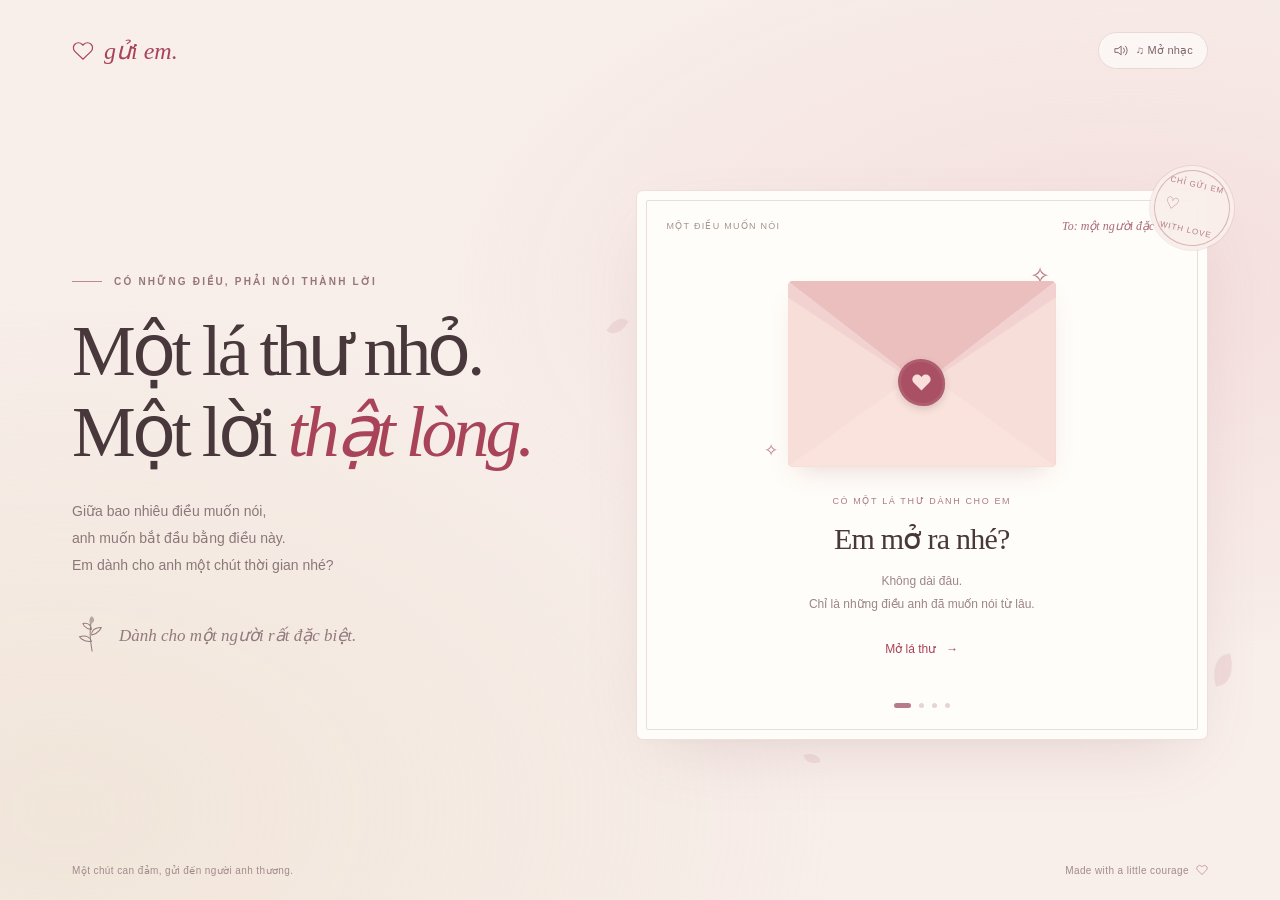
==== commit 5fbd7b74: "Make official YouTube song an optional inline player, never an overlay" ====
--- a/index.html
+++ b/index.html
@@ -119,6 +119,11 @@
     @media (prefers-reduced-motion:reduce) { *,*::before,*::after { animation:none!important; transition:none!important; scroll-behavior:auto!important; } }
 
     .sound[hidden] { display:none!important; }
+    .yt-music-panel[hidden] { display:none!important; }
+    .yt-music-panel { width:min(100%,340px); margin:20px auto 8px; padding:12px; border:1px solid #e7d7d2; border-radius:14px; background:#fffdf9; box-shadow:0 8px 25px #76565818; text-align:left; }
+    .yt-music-title { color:#873448; font-size:12px; letter-spacing:.02em; margin:0 0 10px; }
+    .yt-music-panel iframe { display:block; width:100%; height:210px; border:0; border-radius:8px; background:#241e20; }
+    .yt-music-note { margin:9px 0 0; color:#8b7779; font-size:11px; line-height:1.55; }
   </style>
 </head>
 <body>
@@ -131,13 +136,18 @@
   <div class="page" id="page">
     <header class="topbar">
       <div class="brand"><svg aria-hidden="true"><use href="#heart-line"/></svg> gửi em.</div>
-      <button class="sound" id="sound-button" type="button" hidden aria-pressed="false" aria-label="Bật nhạc nền"><svg aria-hidden="true"><use href="#sound-icon"/></svg><span id="sound-label">♫ Bật nhạc</span></button>
+      <button class="sound" id="sound-button" type="button" aria-pressed="false" aria-label="Bật nhạc nền"><svg aria-hidden="true"><use href="#sound-icon"/></svg><span id="sound-label">♫ Mở nhạc</span></button>
     </header>
     <main>
       <section class="hero" aria-label="Lời mở đầu">
         <div class="eyebrow">Có những điều, phải nói thành lời</div>
         <h1>Một lá thư nhỏ.<br>Một lời <em>thật lòng.</em></h1>
         <p class="intro">Giữa bao nhiêu điều muốn nói,<br>anh muốn bắt đầu bằng điều này.<br>Em dành cho anh một chút thời gian nhé?</p>
+        <section class="yt-music-panel" id="yt-music-panel" aria-label="Nhạc Tháp Rơi Tự Do" hidden>
+          <p class="yt-music-title">♫ Tháp Rơi Tự Do · LBI Lợi Bỉ</p>
+          <iframe id="yt-music-iframe" title="Video Tháp Rơi Tự Do từ YouTube" allow="autoplay; encrypted-media; picture-in-picture" referrerpolicy="strict-origin-when-cross-origin" allowfullscreen></iframe>
+          <p class="yt-music-note">Bấm Play để nghe nhạc, rồi cuộn xuống mở lá thư. Video nằm trong trang và không che nội dung.</p>
+        </section>
         <div class="dedication"><svg aria-hidden="true"><use href="#sprig"/></svg><span id="dedication">Dành cho một người rất đặc biệt.</span></div>
       </section>
       <section class="experience" aria-label="Lá thư dành cho em">
@@ -198,7 +208,7 @@
   </div>
   <canvas id="love-rain" aria-hidden="true"></canvas>
   <canvas id="confetti" aria-hidden="true"></canvas>
-  <audio id="background-track" src="./nhac.mp3" preload="metadata" loop playsinline></audio>
+  
   <div class="toast" id="toast" role="status" hidden></div>
   <noscript><style>.page{display:none}</style><p class="noscript">Anh thích em. Em làm người yêu anh nhé? ♡<br><br>Bật JavaScript để mở lá thư đầy đủ.</p></noscript>
   <script>
@@ -517,39 +527,26 @@
     });
     window.addEventListener('resize', () => { if (currentScreen === 'success') startLoveRain(); });
 
-    // Nút bật nhạc chỉ xuất hiện khi đã có tệp âm thanh hợp lệ trên trang.
-    // Trình duyệt di động thường yêu cầu người xem chạm nút để phát âm thanh.
-    const backgroundTrack = $('background-track');
+    // YouTube hiển thị trực tiếp trong luồng trang, không có cửa sổ nổi hay nhạc ẩn.
     const musicButton = $('sound-button');
+    const musicPanel = $('yt-music-panel');
+    const musicIframe = $('yt-music-iframe');
     const musicLabel = $('sound-label');
-    backgroundTrack.volume = 0.6;
-    function updateMusicLabel() {
-      const playing = !backgroundTrack.paused && !backgroundTrack.ended;
-      musicButton.setAttribute('aria-pressed', String(playing));
-      musicButton.setAttribute('aria-label', playing ? 'Tạm dừng nhạc nền' : 'Bật nhạc nền');
-      musicLabel.textContent = playing ? 'Ⅱ Tạm dừng nhạc' : '♫ Bật nhạc';
-    }
-    musicButton.addEventListener('click', async () => {
-      if (!backgroundTrack.paused) {
-        backgroundTrack.pause();
+    const musicUrl = 'https://www.youtube.com/embed/HegSBovl24I?autoplay=0&loop=1&playlist=HegSBovl24I&playsinline=1&rel=0';
+    musicButton.addEventListener('click', () => {
+      if (musicPanel.hidden) {
+        musicPanel.hidden = false;
+        musicIframe.src = musicUrl;
+        musicButton.setAttribute('aria-pressed','true');
+        musicLabel.textContent = '♫ Đóng trình phát';
+        musicPanel.scrollIntoView({behavior: 'smooth',block:'center'});
       } else {
-        try { await backgroundTrack.play(); } catch (_) { /* Không che màn hình bằng thông báo. */ }
+        musicPanel.hidden = true;
+        musicIframe.removeAttribute('src');
+        musicButton.setAttribute('aria-pressed','false');
+        musicLabel.textContent = '♫ Mở nhạc';
       }
-      updateMusicLabel();
     });
-    backgroundTrack.addEventListener('play', updateMusicLabel);
-    backgroundTrack.addEventListener('pause', updateMusicLabel);
-    backgroundTrack.addEventListener('error', () => { musicButton.hidden = true; });
-    async function checkAvailableAudio() {
-      try {
-        const response = await fetch(backgroundTrack.getAttribute('src'), { method:'HEAD', cache:'no-store' });
-        musicButton.hidden = !response.ok || !(/audio\//i.test(response.headers.get('content-type') || ''));
-      } catch (_) {
-        musicButton.hidden = true;
-      }
-      updateMusicLabel();
-    }
-    checkAvailableAudio();
     document.addEventListener('visibilitychange', () => {
       if (document.hidden) { stopConfetti(); cancelAnimationFrame(rainFrame); rainFrame = 0; }
       else if (currentScreen === 'success' && !rainPaused) { rainPrevious = 0; if (!reduceMotion.matches) rainFrame = requestAnimationFrame(rainTick); }
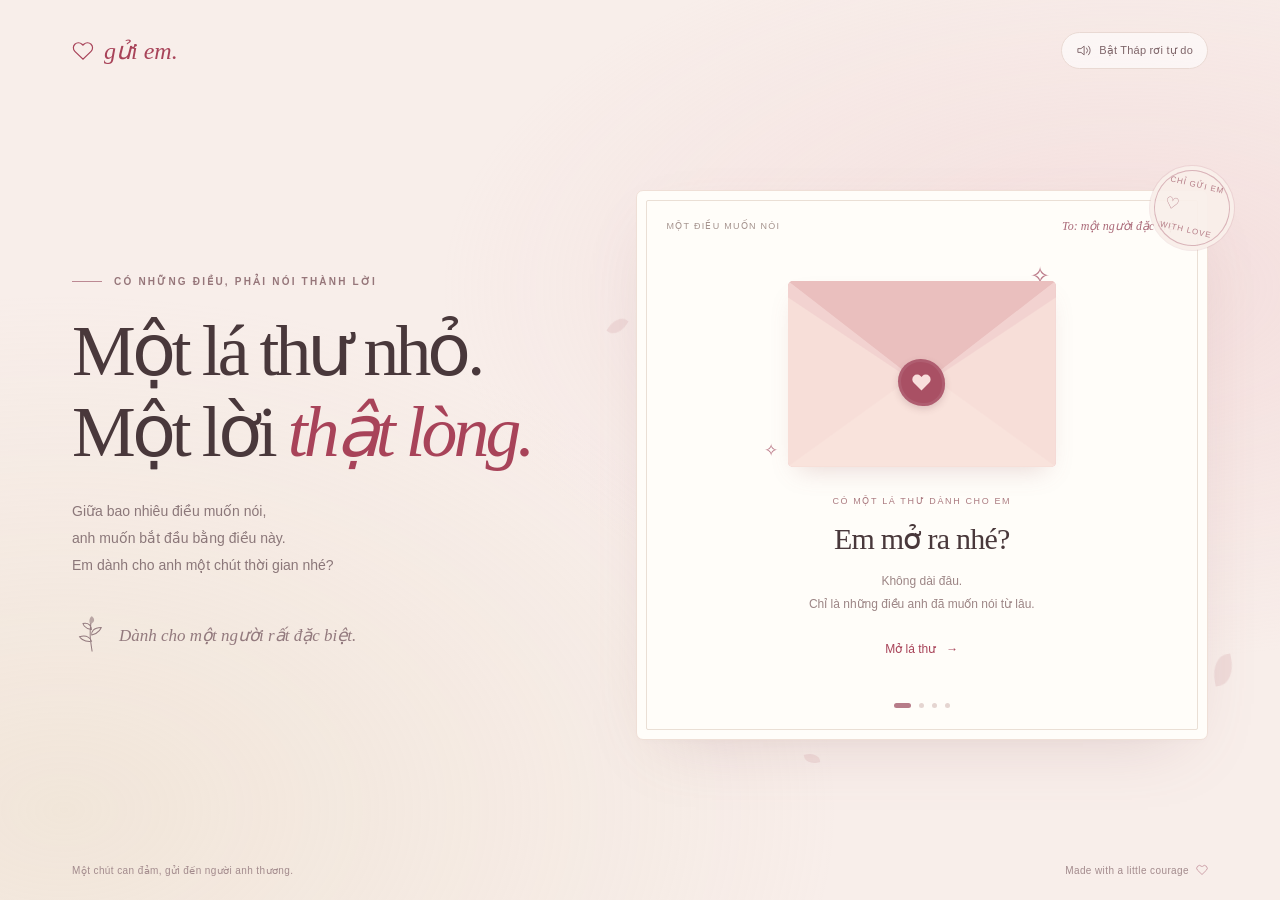
==== commit 32e8edd3: "Apply final love letter question and celebration edits" ====
--- a/index.html
+++ b/index.html
@@ -60,18 +60,18 @@
     .text-button { border:0; background:none; color:var(--rose); font-size:12px; padding:13px 10px; margin:14px 0 10px; display:flex; align-items:center; justify-content:center; gap:10px; }
     .text-button .arrow { transition:transform .2s; }
     .text-button:hover .arrow { transform:translateX(4px); }
-    .letter-screen { padding:28px 9px 16px; }
+    .letter-screen { padding:24px 4px 12px; }
     .letter-heart { width:36px; height:36px; color:#b57583; margin:10px 0 17px; }
     .greeting { font:italic 30px var(--serif); color:var(--rose); margin:0 0 20px; }
-    .letter-copy { font-size:14px; line-height:1.95; color:#816e70; margin:0 0 13px; max-width:320px; }
+    .letter-copy { font-size:14px; line-height:1.85; color:#816e70; margin:0 0 20px; max-width:540px; }
     .letter-copy strong { font-weight:400; color:var(--rose); }
     .signature { margin:11px 0 24px; font:italic 20px var(--serif); color:#976e78; }
     .primary { display:inline-flex; align-items:center; justify-content:center; gap:11px; border:1px solid var(--rose); border-radius:7px; background:var(--rose); color:#fff9f7; padding:14px 23px; font-size:13px; min-height:47px; box-shadow:0 6px 14px #a8435914; transition:background .2s,transform .2s; }
     .primary:hover { background:var(--rose-dark); transform:translateY(-2px); }
     .primary svg { width:15px; height:15px; }
-    .question-screen { padding:33px 0 12px; }
+    .question-screen { padding:20px 0 12px; }
     .flower-art { width:97px; height:101px; margin:0 0 16px; }
-    .question-screen h2 { font-size:34px; max-width:320px; line-height:1.25; margin:15px 0 16px; }
+    .question-screen h2 { font-size:clamp(18px,2.1vw,25px); max-width:600px; line-height:1.52; margin:15px 0 16px; }
     .answer-zone { width:100%; position:relative; min-height:94px; margin-top:26px; display:flex; align-items:flex-start; justify-content:center; gap:12px; }
     .yes { min-width:151px; }
     .no { min-width:107px; min-height:47px; background:#fffdf9; border:1px solid #decac6; border-radius:7px; padding:14px 18px; font-size:13px; color:#a88b8e; white-space:nowrap; touch-action:none; transition:box-shadow .15s; }
@@ -82,7 +82,7 @@
     .yes-heart::before { content:""; position:absolute; inset:0; border-radius:50%; background:#f7e7e7; animation:pulse 3s ease-in-out infinite; }
     .yes-heart svg { position:absolute; width:62px; height:62px; inset:27px; color:var(--rose); }
     .success-screen { padding:22px 0 16px; }
-    .success-screen h2 { font-size:37px; max-width:320px; margin:15px 0 17px; }
+    .success-screen h2 { font-size:clamp(25px,3vw,34px); max-width:550px; line-height:1.4; margin:15px 0 17px; }
     .success-copy { font-size:13px; line-height:1.9; color:#987e81; max-width:280px; margin:0 0 24px; }
     .success-tag { margin-top:17px; border:1px solid #e9d5d3; border-radius:30px; color:#9d6575; padding:8px 14px; font-size:10px; letter-spacing:.05em; background:#fbf3ee; }
     .success-screen .text-button { margin-top:13px; }
@@ -112,18 +112,11 @@
       main { grid-template-columns:1fr; padding:45px 0 34px; gap:34px; } .hero { text-align:center; } .eyebrow { justify-content:center; font-size:9px; letter-spacing:.16em; } .eyebrow::before { width:22px; }
       h1 { font-size:49px; line-height:1.12; margin:18px 0; } .intro { max-width:300px; margin:auto; font-size:12px; line-height:1.85; } .dedication { display:none; }
       .experience { width:min(440px,100%); margin:auto; } .card { min-height:515px; padding:26px 23px 23px; } .stamp { width:65px; height:65px; font-size:7px; right:-10px; top:-16px; }
-      .envelope-button { margin-top:40px; margin-bottom:25px; } .card-header { font-size:8px; } .letter-copy { font-size:13px; } .letter-screen { padding:26px 5px 9px; } .question-screen h2 { font-size:32px; }
+      .envelope-button { margin-top:40px; margin-bottom:25px; } .card-header { font-size:8px; } .letter-copy { font-size:13px; } .letter-screen { padding:26px 5px 9px; } .question-screen h2 { font-size:clamp(17px,4.3vw,23px); }
       .page-footer { justify-content:center; font-size:9px; } .footer-right { display:none; } .petal-b { right:-13px; }
     }
     @media (max-width:360px) { .page { padding:20px 17px; } h1 { font-size:43px; } .card { padding:24px 18px; } .envelope-button { width:226px; height:158px; } .seal { left:91px; top:62px; } .yes { min-width:136px; } .no { min-width:96px; padding:14px; } .answer-zone { gap:9px; } }
     @media (prefers-reduced-motion:reduce) { *,*::before,*::after { animation:none!important; transition:none!important; scroll-behavior:auto!important; } }
-
-    .sound[hidden] { display:none!important; }
-    .yt-music-panel[hidden] { display:none!important; }
-    .yt-music-panel { width:min(100%,340px); margin:20px auto 8px; padding:12px; border:1px solid #e7d7d2; border-radius:14px; background:#fffdf9; box-shadow:0 8px 25px #76565818; text-align:left; }
-    .yt-music-title { color:#873448; font-size:12px; letter-spacing:.02em; margin:0 0 10px; }
-    .yt-music-panel iframe { display:block; width:100%; height:210px; border:0; border-radius:8px; background:#241e20; }
-    .yt-music-note { margin:9px 0 0; color:#8b7779; font-size:11px; line-height:1.55; }
   </style>
 </head>
 <body>
@@ -136,18 +129,13 @@
   <div class="page" id="page">
     <header class="topbar">
       <div class="brand"><svg aria-hidden="true"><use href="#heart-line"/></svg> gửi em.</div>
-      <button class="sound" id="sound-button" type="button" aria-pressed="false" aria-label="Bật nhạc nền"><svg aria-hidden="true"><use href="#sound-icon"/></svg><span id="sound-label">♫ Mở nhạc</span></button>
+      <button class="sound" id="sound-button" type="button" aria-pressed="false" aria-label="Bật Tháp rơi tự do"><svg aria-hidden="true"><use href="#sound-icon"/></svg><span id="sound-label">Bật Tháp rơi tự do</span></button>
     </header>
     <main>
       <section class="hero" aria-label="Lời mở đầu">
         <div class="eyebrow">Có những điều, phải nói thành lời</div>
         <h1>Một lá thư nhỏ.<br>Một lời <em>thật lòng.</em></h1>
         <p class="intro">Giữa bao nhiêu điều muốn nói,<br>anh muốn bắt đầu bằng điều này.<br>Em dành cho anh một chút thời gian nhé?</p>
-        <section class="yt-music-panel" id="yt-music-panel" aria-label="Nhạc Tháp Rơi Tự Do" hidden>
-          <p class="yt-music-title">♫ Tháp Rơi Tự Do · LBI Lợi Bỉ</p>
-          <iframe id="yt-music-iframe" title="Video Tháp Rơi Tự Do từ YouTube" allow="autoplay; encrypted-media; picture-in-picture" referrerpolicy="strict-origin-when-cross-origin" allowfullscreen></iframe>
-          <p class="yt-music-note">Bấm Play để nghe nhạc, rồi cuộn xuống mở lá thư. Video nằm trong trang và không che nội dung.</p>
-        </section>
         <div class="dedication"><svg aria-hidden="true"><use href="#sprig"/></svg><span id="dedication">Dành cho một người rất đặc biệt.</span></div>
       </section>
       <section class="experience" aria-label="Lá thư dành cho em">
@@ -168,9 +156,9 @@
           <section class="screen letter-screen" id="screen-letter" aria-labelledby="letter-title" hidden>
             <svg class="letter-heart" aria-hidden="true"><use href="#heart-line"/></svg>
             <h2 class="greeting" id="letter-title" tabindex="-1">Chào em,</h2>
-            <p class="letter-copy" id="letter-paragraph-one">Anh đã nghĩ mãi về cách nói ra điều này.<br>Cuối cùng, anh chọn một lá thư nhỏ.</p>
-            <p class="letter-copy" id="letter-paragraph-two">Vì có một điều anh biết rất rõ:<br><strong>anh thích em, nhiều hơn một chút rồi.</strong></p>
-            <p class="letter-copy" id="letter-paragraph-three">Anh muốn được cùng em đi ăn, đi dạo,<br>và nghe em kể cả những chuyện nhỏ mỗi ngày.</p>
+            <p class="letter-copy" id="letter-paragraph-one">Manh biết không, anh nghĩ những lời nói thì chưa đủ chân thành để diễn tả hết cảm xúc của anh dành cho em. Em nhớ không, anh đã hứa sẽ để em trở thành người con gái hạnh phúc nhất đêm nay, vậy nên anh cũng phải làm gì đó cho tương xứng chứ nhỉ?</p>
+            
+            <p class="letter-copy" id="letter-paragraph-three">Anh muốn nắm tay em, không chỉ là đi ăn, đi chơi, đi cf mà còn là đi hết quãng đời này cơ, nói ra thì thực sự rất dài nên hãy để anh từ từ làm cho em hiểu nhé?</p>
             <p class="signature" id="signature">Từ một người rất thích em ♡</p>
             <button class="primary" id="to-question" type="button">Anh có một câu hỏi… <span aria-hidden="true">→</span></button>
           </section>
@@ -183,8 +171,8 @@
               <path d="m22 45 2 4 4 1-4 2-1 4-2-4-4-1 4-2Z" fill="#d1a2a8"/><path d="m91 78 1.5 3 3.5 1-3.5 1.5L91 87l-1-3.5-3-1.5 3-1Z" fill="#d1a2a8"/>
             </svg>
             <div class="little-label">Vậy nên, anh muốn hỏi…</div>
-            <h2 id="question-title" tabindex="-1">Em làm người yêu<br>anh nhé?</h2>
-            <p class="small-copy">Cho anh một cơ hội được ở bên em.</p>
+            <h2 id="question-title" tabindex="-1">Liệu anh có thể trở thành người che nắng che mưa, dù là giữa trưa hay giông bão, để em có thể yên lòng mà ở cạnh anh được không? Anh muốn tất cả của em, muốn là người duy nhất biết mọi điều về em, muốn là người đầu tiên em nhớ tới mỗi khi gặp chuyện. Manh cho phép Gbao được ở cạnh em nhé?</h2>
+            
             <div class="answer-zone" id="answer-zone">
               <button class="primary yes" id="yes-button" type="button">Em đồng ý <svg aria-hidden="true"><use href="#heart"/></svg></button>
               <button class="no" id="no-button" type="button" aria-describedby="tease">Không</button>
@@ -194,7 +182,7 @@
           <section class="screen success-screen" id="screen-success" aria-labelledby="success-title" hidden>
             <div class="yes-heart"><svg aria-hidden="true"><use href="#heart"/></svg></div>
             <div class="little-label">Một khởi đầu thật đẹp</div>
-            <h2 id="success-title" tabindex="-1">Vậy là…<br>chúng mình nhé!</h2>
+            <h2 id="success-title" tabindex="-1">Thế là chúng mình chính thức có danh phận rồi nhé? Không được trêu anh nữa đâu</h2>
             <p class="success-copy">Cảm ơn em đã đồng ý.<br>Những ngày bình thường sắp tới,<br>anh muốn được cùng em làm chúng đặc biệt hơn.</p>
             <button class="primary" id="share-button" type="button">Gửi anh lời đồng ý <svg aria-hidden="true"><use href="#heart-line"/></svg></button>
             <div class="success-tag" id="success-date"></div>
@@ -208,7 +196,7 @@
   </div>
   <canvas id="love-rain" aria-hidden="true"></canvas>
   <canvas id="confetti" aria-hidden="true"></canvas>
-  
+  <audio id="background-track" preload="auto" loop></audio>
   <div class="toast" id="toast" role="status" hidden></div>
   <noscript><style>.page{display:none}</style><p class="noscript">Anh thích em. Em làm người yêu anh nhé? ♡<br><br>Bật JavaScript để mở lá thư đầy đủ.</p></noscript>
   <script>
@@ -217,7 +205,7 @@
     const CONFIG = {
       recipient: '', // Ví dụ: 'Linh'
       sender: '',    // Ví dụ: 'Bảo'
-      question: 'Em làm người yêu anh nhé?',
+      question: '',
       shareText: 'Em đồng ý làm người yêu anh rồi nhé! ♡',
       loveMessages: [
         'Anh yêu em',
@@ -225,6 +213,8 @@
         'Manh yêu Gbao nhiều lắm',
         "You're My Muse",
       ],
+      // Phát toàn bài đã cung cấp và tự lặp. Đặt file cùng thư mục index.html.
+      music: { src:'thap-roi-tu-do.mp3', startAt:0, endAt:0, volume:.45 },
     };
 
     const $ = (id) => document.getElementById(id);
@@ -244,7 +234,7 @@
       $('dedication').textContent = 'Dành riêng cho ' + CONFIG.recipient + '.';
     }
     if (CONFIG.sender) $('signature').textContent = 'Thương em, ' + CONFIG.sender + ' ♡';
-    if (CONFIG.question !== 'Em làm người yêu anh nhé?') $('question-title').textContent = CONFIG.question;
+    if (CONFIG.question) $('question-title').textContent = CONFIG.question;
 
     function resetNoButton() {
       $('answer-zone').append(noButton);
@@ -271,8 +261,8 @@
       heading.focus({ preventScroll: true });
     }
 
-    $('open-envelope').addEventListener('click', () => showScreen('letter'));
-    $('open-letter').addEventListener('click', () => showScreen('letter'));
+    $('open-envelope').addEventListener('click', () => { showScreen('letter'); startBackgroundMusic(); });
+    $('open-letter').addEventListener('click', () => { showScreen('letter'); startBackgroundMusic(); });
     $('to-question').addEventListener('click', () => showScreen('question'));
 
     function intersects(a, b, gap = 0) {
@@ -527,28 +517,103 @@
     });
     window.addEventListener('resize', () => { if (currentScreen === 'success') startLoveRain(); });
 
-    // YouTube hiển thị trực tiếp trong luồng trang, không có cửa sổ nổi hay nhạc ẩn.
-    const musicButton = $('sound-button');
-    const musicPanel = $('yt-music-panel');
-    const musicIframe = $('yt-music-iframe');
-    const musicLabel = $('sound-label');
-    const musicUrl = 'https://www.youtube.com/embed/HegSBovl24I?autoplay=0&loop=1&playlist=HegSBovl24I&playsinline=1&rel=0';
-    musicButton.addEventListener('click', () => {
-      if (musicPanel.hidden) {
-        musicPanel.hidden = false;
-        musicIframe.src = musicUrl;
-        musicButton.setAttribute('aria-pressed','true');
-        musicLabel.textContent = '♫ Đóng trình phát';
-        musicPanel.scrollIntoView({behavior: 'smooth',block:'center'});
-      } else {
-        musicPanel.hidden = true;
-        musicIframe.removeAttribute('src');
-        musicButton.setAttribute('aria-pressed','false');
-        musicLabel.textContent = '♫ Mở nhạc';
+    // Giai điệu tự tạo bằng Web Audio, chỉ phát khi người xem chủ động bật.
+    let audioContext;
+    let musicTimer;
+    let musicOn = false;
+    let musicStep = 0;
+    const backgroundTrack = $('background-track');
+    const hasMusicFile = typeof CONFIG.music.src === 'string' && CONFIG.music.src.trim().length > 0;
+    if (hasMusicFile) {
+      backgroundTrack.src = CONFIG.music.src;
+      backgroundTrack.volume = Math.min(1, Math.max(0, Number(CONFIG.music.volume) || .45));
+    }
+    function seekToChorus() {
+      const requested = Math.max(0, Number(CONFIG.music.startAt) || 0);
+      if (Number.isFinite(backgroundTrack.duration) && requested < backgroundTrack.duration) backgroundTrack.currentTime = requested;
+    }
+    backgroundTrack.addEventListener('loadedmetadata', seekToChorus);
+    backgroundTrack.addEventListener('timeupdate', () => {
+      const start = Math.max(0, Number(CONFIG.music.startAt) || 0);
+      const end = Number(CONFIG.music.endAt) || 0;
+      if (end > start && backgroundTrack.currentTime >= end) seekToChorus();
+    });
+    backgroundTrack.addEventListener('ended', () => {
+      if (!musicOn) return;
+      seekToChorus();
+      backgroundTrack.play().catch(() => { stopMusic(); toast('Em bấm bật nhạc lại nhé.'); });
+    });
+    const voices = new Set();
+    const melody = [72,76,79,76,74,77,81,77,71,74,79,74,72,76,79,84,76,79,83,79,74,77,81,77,72,76,79,76,71,74,67,null];
+    function playNote(note, duration = 1.8, volume = .055) {
+      if (note === null || !audioContext || !musicOn) return;
+      const oscillator = audioContext.createOscillator();
+      const gain = audioContext.createGain();
+      oscillator.type = 'sine';
+      oscillator.frequency.value = 440 * 2 ** ((note - 69) / 12);
+      const now = audioContext.currentTime;
+      gain.gain.setValueAtTime(0, now);
+      gain.gain.linearRampToValueAtTime(volume, now + .025);
+      gain.gain.exponentialRampToValueAtTime(.0001, now + duration);
+      oscillator.connect(gain);
+      gain.connect(audioContext.destination);
+      voices.add(oscillator);
+      oscillator.onended = () => { voices.delete(oscillator); oscillator.disconnect(); gain.disconnect(); };
+      oscillator.start(now);
+      oscillator.stop(now + duration + .05);
+    }
+    function updateMusicLabel() {
+      $('sound-button').setAttribute('aria-pressed', String(musicOn));
+      const name = hasMusicFile ? 'Tháp rơi tự do' : 'nhạc demo';
+      $('sound-button').setAttribute('aria-label', (musicOn ? 'Tắt ' : 'Bật ') + name);
+      $('sound-label').textContent = musicOn ? (hasMusicFile ? 'Đang phát · Tháp rơi tự do' : 'Đang phát nhạc demo') : (hasMusicFile ? 'Bật Tháp rơi tự do' : 'Bật nhạc demo');
+    }
+    function stopMusic() {
+      musicOn = false;
+      backgroundTrack.pause();
+      clearInterval(musicTimer);
+      for (const voice of voices) { try { voice.stop(); } catch (_) {} }
+      voices.clear();
+      updateMusicLabel();
+    }
+    async function startBackgroundMusic() {
+      if (musicOn || !hasMusicFile) return;
+      try {
+        musicOn = true;
+        await backgroundTrack.play();
+        updateMusicLabel();
+      } catch (_) { stopMusic(); }
+    }
+    $('sound-button').addEventListener('click', async () => {
+      if (musicOn) { stopMusic(); return; }
+      if (hasMusicFile) {
+        try {
+          musicOn = true;
+          if (backgroundTrack.ended) seekToChorus();
+          await backgroundTrack.play();
+          updateMusicLabel();
+        } catch (_) { stopMusic(); toast('Chưa phát được bản nhạc. Em thử bật lại nhé.'); }
+        return;
       }
-    });
+      const AudioAPI = window.AudioContext || window.webkitAudioContext;
+      if (!AudioAPI) { toast('Trình duyệt này chưa hỗ trợ nhạc. Mình đọc thư nhé!'); return; }
+      try {
+        if (!audioContext) audioContext = new AudioAPI();
+        await audioContext.resume();
+        musicOn = true;
+        updateMusicLabel();
+        const tick = () => {
+          playNote(melody[musicStep % melody.length]);
+          if (musicStep % 4 === 0) playNote([48,53,55,48,52,53,48,55][Math.floor(musicStep / 4) % 8], 2.4, .028);
+          musicStep++;
+        };
+        tick();
+        musicTimer = setInterval(tick, 560);
+      } catch (_) { stopMusic(); toast('Chưa bật được nhạc. Em vẫn mở thư được nhé.'); }
+    });
+    updateMusicLabel();
     document.addEventListener('visibilitychange', () => {
-      if (document.hidden) { stopConfetti(); cancelAnimationFrame(rainFrame); rainFrame = 0; }
+      if (document.hidden) { stopMusic(); stopConfetti(); cancelAnimationFrame(rainFrame); rainFrame = 0; }
       else if (currentScreen === 'success' && !rainPaused) { rainPrevious = 0; if (!reduceMotion.matches) rainFrame = requestAnimationFrame(rainTick); }
     });
     reduceMotion.addEventListener?.('change', () => {
